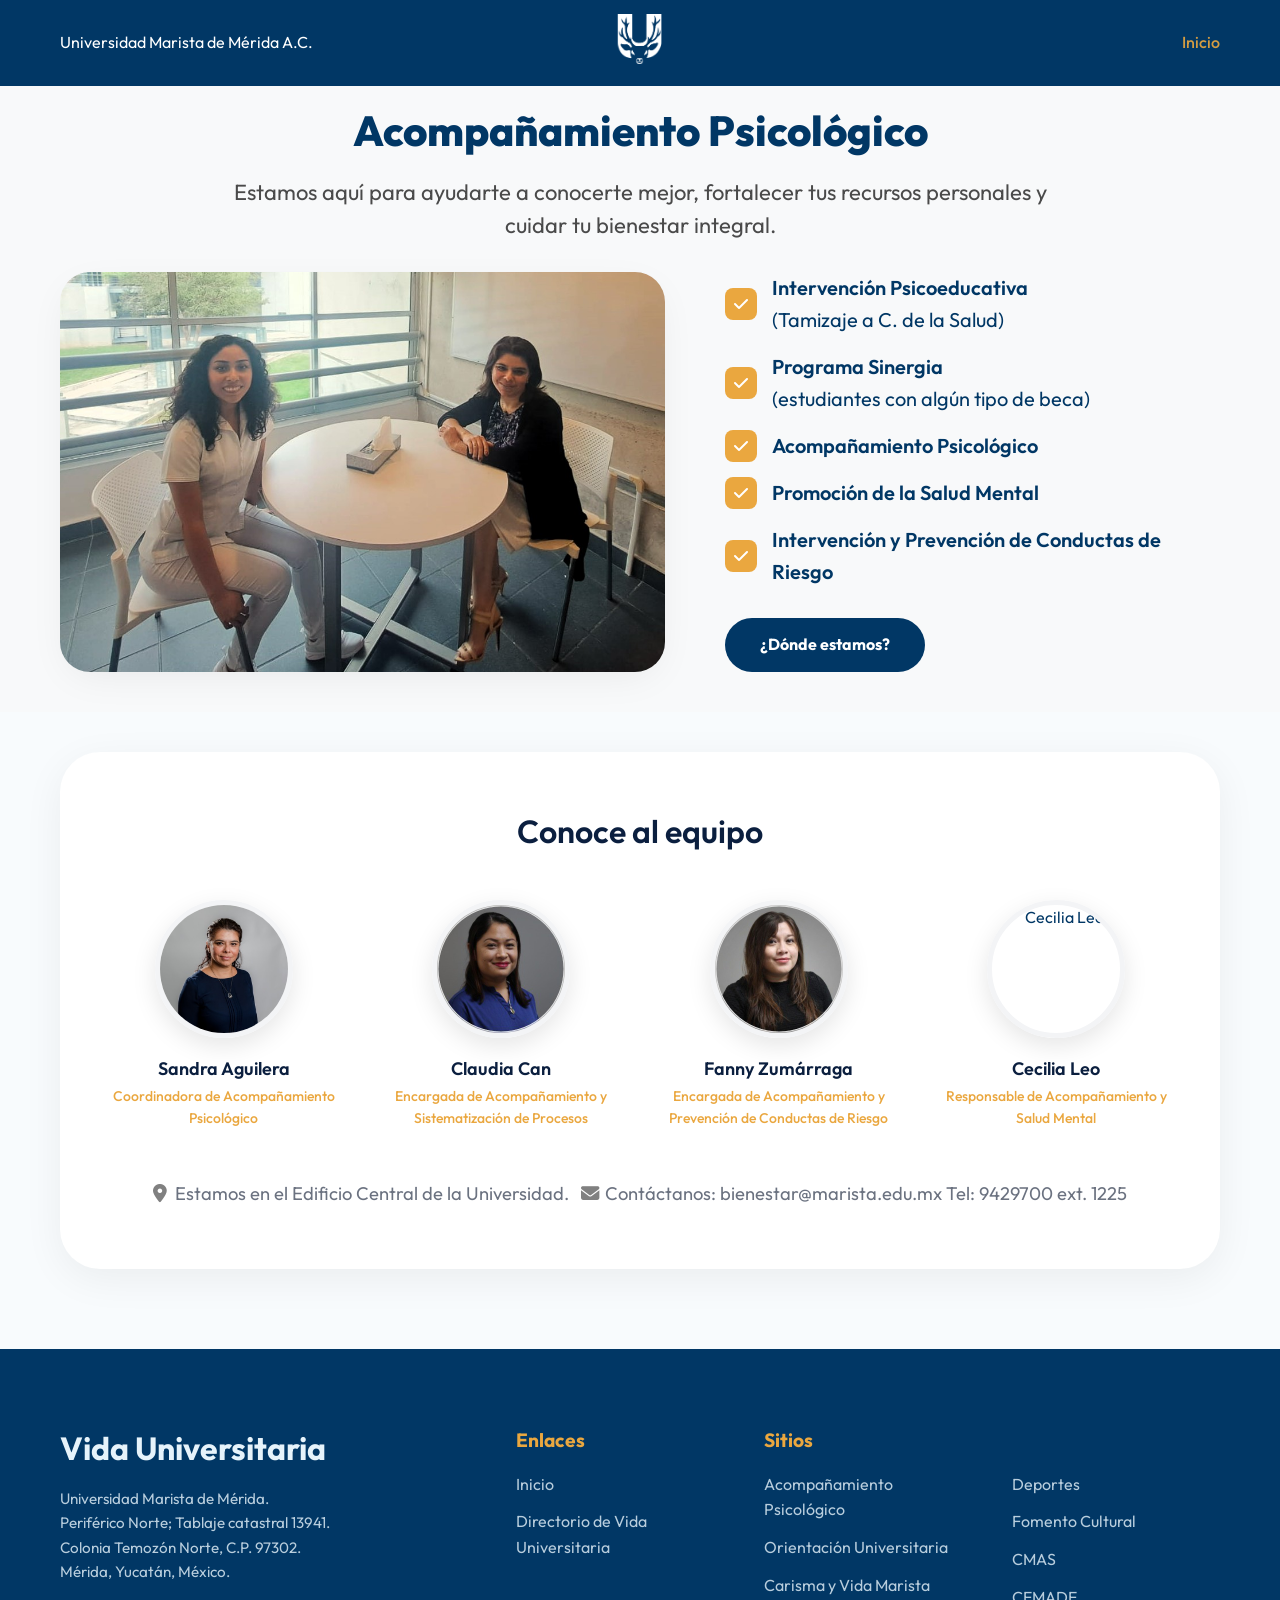
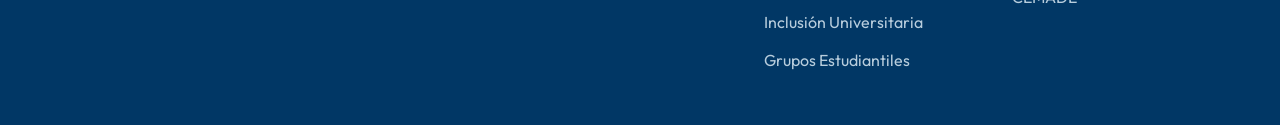
==== acompanamiento-psicologico.html @ d68783b0 "Initial commit: Versión final de Vida Universitaria" ====
<!DOCTYPE html>
<html lang="es">

<head>
  <meta charset="UTF-8">
  <meta name="viewport" content="width=device-width, initial-scale=1.0">
  <title>Acompañamiento Psicológico - Vida Universitaria UMM</title>
  <link href="https://fonts.googleapis.com/css2?family=Outfit:wght@400;500;600;700;800&display=swap" rel="stylesheet">
  <link rel="stylesheet" href="https://cdnjs.cloudflare.com/ajax/libs/font-awesome/6.4.0/css/all.min.css">
  <link rel="stylesheet" href="styles.css">
</head>

<body>

  <header class="navbar" style="background-color: var(--primary); position: relative;">
    <div class="nav-left">
      <span class="logo">Universidad Marista de Mérida A.C.</span>
    </div>
    <div class="nav-center">
      <a href="index.html"><img src="Logo.png" alt="Logo Vida Marista" class="nav-logo-icon"></a>
    </div>
    <div class="nav-right">
      <a href="index.html" style="color: #EAA73F;">Inicio</a>
    </div>
    <div class="mobile-menu-btn" id="mobileMenuBtn">
      <i class="fa-solid fa-bars"></i>
    </div>
  </header>

  <section class="modelo-section">
    <div class="modelo-header">
      <h1 class="modelo-title">Acompañamiento Psicológico</h1>
      <p class="modelo-subtitle">Estamos aquí para ayudarte a conocerte mejor, fortalecer tus recursos personales y
        cuidar tu bienestar integral.</p>
    </div>
    <div class="modelo-container">
      <div class="modelo-img-col">
        <img src="paraAP.jpeg" alt="Acompañamiento Psicológico" class="modelo-img">
      </div>
      <div class="modelo-text-col">
        <div class="modelo-checklist">
          <div class="modelo-check-item">
            <div class="modelo-check-icon"><i class="fa-solid fa-check"></i></div>
            <span class="modelo-check-text">Intervención Psicoeducativa<br><span style="font-weight: 400;">(Tamizaje a
                C. de la Salud)</span></span>
          </div>
          <div class="modelo-check-item">
            <div class="modelo-check-icon"><i class="fa-solid fa-check"></i></div>
            <span class="modelo-check-text">Programa Sinergia<br><span style="font-weight: 400;">(estudiantes con algún
                tipo de beca)</span></span>
          </div>
          <div class="modelo-check-item">
            <div class="modelo-check-icon"><i class="fa-solid fa-check"></i></div>
            <span class="modelo-check-text">Acompañamiento Psicológico</span>
          </div>
          <div class="modelo-check-item">
            <div class="modelo-check-icon"><i class="fa-solid fa-check"></i></div>
            <span class="modelo-check-text">Promoción de la Salud Mental</span>
          </div>
          <div class="modelo-check-item">
            <div class="modelo-check-icon"><i class="fa-solid fa-check"></i></div>
            <span class="modelo-check-text">Intervención y Prevención de Conductas de Riesgo</span>
          </div>
        </div>

        <a href="#equipo" class="modelo-btn">¿Dónde estamos?</a>
      </div>
    </div>
  </section>

  <section class="modelo3-wrapper" id="equipo" style="background-color: #f8fbfd;">
    <div class="container">
      <div class="modelo3-section">
        <div class="modelo3-header">
          <h2 class="modelo3-title">Conoce al equipo</h2>
        </div>
        <div class="modelo3-grid">
          <div class="modelo3-card">
            <img src="Personal/acompañamiento psicologico/1.jpg" class="modelo3-avatar" alt="Sandra Aguilera">
            <h3 class="modelo3-name">Sandra Aguilera</h3>
            <p class="modelo3-role">Coordinadora de Acompañamiento Psicológico</p>
          </div>
          <div class="modelo3-card">
            <img src="Personal/acompañamiento psicologico/2.jpg?v=update" class="modelo3-avatar" alt="Claudia Can">
            <h3 class="modelo3-name">Claudia Can</h3>
            <p class="modelo3-role">Encargada de Acompañamiento y Sistematización de Procesos</p>
          </div>
          <div class="modelo3-card">
            <img src="Personal/acompañamiento psicologico/3.jpg" class="modelo3-avatar" alt="Fanny Zumárraga">
            <h3 class="modelo3-name">Fanny Zumárraga</h3>
            <p class="modelo3-role">Encargada de Acompañamiento y Prevención de Conductas de Riesgo</p>
          </div>
          <div class="modelo3-card">
            <img src="https://ui-avatars.com/api/?name=Cecilia+Leo&background=bfdbfe&color=0b1f3f&size=150"
              class="modelo3-avatar" alt="Cecilia Leo">
            <h3 class="modelo3-name">Cecilia Leo</h3>
            <p class="modelo3-role">Responsable de Acompañamiento y Salud Mental</p>
          </div>
        </div>
        <p class="modelo3-subtitle" style="margin-top: 50px; font-size: 1.15rem;"><i class="fa-solid fa-location-dot"
            style="color: gray; margin-right: 8px;"></i>Estamos en el Edificio Central de la Universidad. <i
            class="fa-solid fa-envelope" style="color: gray; margin-right: 6px; margin-left: 8px;"></i>Contáctanos:
          bienestar@marista.edu.mx Tel: 9429700 ext. 1225</p>
      </div>
    </div>
  </section>

  <footer class="footer">
    <div class="container footer-grid">
      <div class="footer-brand">
        <h2>Vida Universitaria</h2>
        <p>Universidad Marista de Mérida.<br>Periférico Norte; Tablaje catastral 13941.<br>Colonia Temozón Norte, C.P.
          97302.<br>Mérida, Yucatán, México.</p>
      </div>

      <div class="footer-links">
        <h3>Enlaces</h3>
        <ul>
          <li><a href="index.html">Inicio</a></li>
          <li><a href="directorio-vida-universitaria.html">Directorio de Vida Universitaria</a></li>
        </ul>
      </div>

      <div class="footer-links">
        <h3>Sitios</h3>
        <ul>
          <li><a href="acompanamiento-psicologico.html">Acompañamiento Psicológico</a></li>
          <li><a href="orientacion-universitaria.html">Orientación Universitaria</a></li>
          <li><a href="carisma-y-vida-marista.html">Carisma y Vida Marista</a></li>
          <li><a href="inclusion-universitaria.html">Inclusión Universitaria</a></li>
          <li><a href="grupos-estudiantiles.html">Grupos Estudiantiles</a></li>
        </ul>
      </div>

      <div class="footer-links">
        <h3 style="visibility: hidden;">Áreas Extras</h3>
        <ul>
          <li><a href="deportes.html">Deportes</a></li>
          <li><a href="fomento-cultural.html">Fomento Cultural</a></li>
          <li><a href="cmas.html">CMAS</a></li>
          <li><a href="cemade.html">CEMADE</a></li>
        </ul>
      </div>
    </div>
  </footer>

  <script src="script.js"></script>
</body>

</html>
---- styles.css ----
/* ==================================
   CSS VARIABLES & GLOBAL SETTINGS 
=================================== */
:root {
  --primary: #013765;       /* Primario y contenedores (engineering) */
  --primary-dark: #012b50;  
  --primary-hover: #012b50;
  --bg-main: #e6f3fb;       /* Fondo limpio predominante */
  --text-dark: #013765;     /* Texto estándar oscuro para contraste sobre bg-main */
  --text-gray: #013765;     
  --white: #013765;         /* Tarjetas, fondos estadísticos y bloques que usan white antes */
  --white-bg: #e6f3fb;      
  --green: #8b363b;         /* Detalle mínimo red */
  --blue-light: #8b363b;    /* Detalle mínimo red */
  --text-highlight: #e6f3fb; /* Texto principal y de botones */
  --accent-tiny: #eaa73f;    /* Detalles muuuuuy pequeños (checkmarks/borders) */

  --font-main: 'Outfit', sans-serif;
  --radius-sm: 8px;
  --radius-md: 16px;
  --radius-lg: 24px;
  
  --shadow-soft: 0 10px 40px -10px rgba(0,0,0,0.08);
  --shadow-hover: 0 15px 50px -10px rgba(0,0,0,0.12);
  --transition: all 0.3s ease;
}

* {
  margin: 0;
  padding: 0;
  box-sizing: border-box;
}

html { scroll-behavior: smooth; }

body {
  font-family: var(--font-main);
  background-color: var(--bg-main);
  color: var(--text-gray);
  line-height: 1.6;
  overflow-x: hidden;
}

h1, h2, h3, h4 {
  color: var(--text-dark);
  font-weight: 700;
  line-height: 1.2;
}

p {
  margin-bottom: 0;
}

a {
  text-decoration: none;
  color: inherit;
  transition: var(--transition);
}

ul { list-style: none; }

.container {
  max-width: 1200px;
  margin: 0 auto;
  padding: 0 20px;
}

.section-padding { padding: 100px 0; }
.center { text-align: center; }
.mt-3 { margin-top: 1.5rem; }
.mt-4 { margin-top: 2rem; }

.text-primary { color: var(--text-highlight); }
.text-primary-dark { color: var(--primary); } 
.text-green { color: var(--text-highlight); }
.text-blue-light { color: var(--text-highlight); }

/* ==================================
   TYPOGRAPHY
=================================== */
h1 { font-size: 3.5rem; }
h2 { font-size: 2.5rem; margin-bottom: 1rem; }
h3 { font-size: 1.35rem; }

/* ==================================
   BUTTONS
=================================== */
.btn {
  display: inline-block;
  padding: 12px 28px;
  font-family: var(--font-main);
  font-weight: 600;
  font-size: 1rem;
  border: none;
  cursor: pointer;
  transition: var(--transition);
  border-radius: 8px; /* Default */
}

.btn-primary {
  background-color: var(--primary);
  color: var(--text-highlight);
}

.btn-primary:hover {
  background-color: var(--primary-hover);
  transform: translateY(-2px);
  box-shadow: 0 4px 15px rgba(29, 78, 216, 0.4);
}

.btn-outline {
  background-color: transparent;
  color: var(--text-highlight);
  border: 1px solid var(--text-highlight);
}

.btn-outline:hover {
  background-color: var(--text-highlight);
  color: var(--text-dark);
}

.btn-round {
  border-radius: 30px;
}
.btn-wide {
  padding: 14px 40px;
}

.btn-glass {
  background: rgba(255, 255, 255, 0.12);
  backdrop-filter: blur(12px);
  -webkit-backdrop-filter: blur(12px);
  border: 1px solid rgba(255, 255, 255, 0.35);
  color: #ffffff;
  border-radius: 30px;
}

.btn-glass:hover {
  background: rgba(255, 255, 255, 0.22);
  border-color: rgba(255, 255, 255, 0.6);
  transform: translateY(-2px);
  box-shadow: 0 8px 24px rgba(0, 0, 0, 0.15);
}

/* ==================================
   NAVBAR (HEADER)
=================================== */
.navbar {
  position: absolute;
  top: 0;
  left: 0;
  width: 100%;
  padding: 30px 60px;
  display: flex;
  justify-content: space-between;
  align-items: center;
  z-index: 10;
  color: var(--text-highlight);
}

.nav-left, .nav-right {
  display: flex;
  gap: 30px;
}

.nav-center {
  position: absolute;
  left: 50%;
  transform: translateX(-50%);
}

.nav-left a, .nav-right a {
  font-size: 1rem;
  font-weight: 500;
  opacity: 0.9;
}

.nav-left a:hover, .nav-right a:hover {
  opacity: 1;
}

.nav-center .logo {
  font-size: 1.5rem;
  font-weight: 700;
  letter-spacing: 0.5px;
}

.mobile-menu-btn {
  display: none;
  font-size: 1.5rem;
  color: #ffffff;
  cursor: pointer;
}

/* ==================================
   HERO SECTION
=================================== */
.hero {
  position: relative;
  height: 95vh;
  min-height: 600px;
  background: url('46877.jpg') center/cover no-repeat;
  display: flex;
  justify-content: center;
  align-items: center;
  text-align: center;
  color: #ffffff;
}

.hero .overlay {
  position: absolute;
  top: 0; left: 0; right: 0; bottom: 0;
  background: linear-gradient(to bottom, rgba(15,23,42,0.4), rgba(15,23,42,0.7));
}

.hero-content {
  position: relative;
  z-index: 10;
  text-align: center;
  margin-top: 50px;
  color: #ffffff;
}

.hero-content h1 {
  color: #ffffff;
  font-size: 4.5rem;
  margin-bottom: 24px;
}

.hero-content p {
  color: #ffffff;
  font-size: 1.4rem;
  opacity: 1; /* Eliminé opacity para que sea blanco puro fuerte */
  margin-bottom: 70px;
  max-width: 800px;
  margin-inline: auto;
}

.hero-actions {
  display: flex;
  gap: 40px;
  justify-content: center;
}

.hero-actions .btn {
  border-radius: 30px;
  padding: 14px 36px;
  font-size: 1.1rem;
  color: #ffffff !important;
}

/* ==================================
   COMMITMENT SECTION
=================================== */
.commitment-header {
  display: flex;
  justify-content: space-between;
  align-items: flex-end;
  margin-bottom: 25px;
}

.commitment-header h2 {
  color: var(--primary);
  font-size: 2.8rem;
  line-height: 1.2;
}

.commitment-header p {
  color: var(--text-dark);
  opacity: 0.8;
  max-width: 800px; /* Incrementado para forzar una sola línea */
  font-size: 1.3rem;
  text-align: right;
}

.commitment-grid {
  display: grid;
  grid-template-columns: 1fr 1.2fr 0.56fr;
  gap: 30px;
  align-items: stretch;
}

.col-left .img-main {
  width: 100%;
  height: 420px;
  object-fit: cover;
  border-radius: var(--radius-md);
}

.col-center {
  display: flex;
  flex-direction: column;
}

.col-center .btn {
  margin-top: auto;
  align-self: flex-start;
}

.col-center .center-img-wrapper {
  position: relative;
  margin-bottom: 24px;
}

.col-center .img-secondary {
  border-radius: var(--radius-md);
  box-shadow: 0 10px 30px rgba(0,0,0,0.1);
  width: 100%;
  height: 240px;
  object-fit: cover;
}

.col-center .center-desc {
  margin-top: 25px;
}

.floating-badge {
  position: absolute;
  bottom: -20px;
  left: -30px;
  background: var(--white);
  padding: 16px;
  border-radius: var(--radius-md);
  box-shadow: var(--shadow-soft);
  display: flex;
  flex-direction: column;
  align-items: center;
}
.badge-number {
  color: var(--text-highlight);
  font-size: 1.5rem;
  font-weight: 700;
  line-height: 1;
}
.badge-text { font-size: 0.9rem; font-weight: 500; margin-bottom: 8px; color: var(--text-highlight); }
.badge-avatars { display: flex; }
.badge-avatars img {
  width: 32px; height: 32px;
  border-radius: 50%;
  border: 2px solid var(--white);
  margin-left: -10px;
}
.badge-avatars img:first-child { margin-left: 0; }

.center-desc {
  margin-bottom: 24px;
  font-size: 0.95rem;
}

.col-right {
  display: grid;
  grid-template-rows: repeat(4, 1fr);
  gap: 15px;
}

.stat-card {
  background: #ffffff;
  border-radius: var(--radius-md);
  padding: 16px 20px;
  display: flex;
  flex-direction: column;
  justify-content: center;
  align-items: center;
  text-align: center;
  gap: 8px;
  transition: var(--transition);
  box-shadow: 0 10px 25px -5px rgba(0,0,0,0.05); /* Sombra elegante para separar la tarjeta blanca del fondo */
}

.stat-card .stat-num {
  color: #8b363b !important;
}

.stat-card .stat-label {
  color: #013765 !important;
  font-weight: 500;
}
.stat-card:hover {
  transform: translateY(-4px);
  box-shadow: var(--shadow-hover);
}
.stat-num {
  font-size: 1.8rem;
  font-weight: 800;
  line-height: 1;
  margin-bottom: 5px;
}
.stat-label {
  font-weight: 500;
  font-size: 1.1rem;
  color: var(--text-highlight);
}

/* ==================================
   ACADEMIC OFFERINGS
=================================== */
.offerings-container h2 {
  color: var(--primary);
}

.offerings .section-title h2 {
  color: #56c4e2 !important;
}

.offerings-grid {
  display: grid;
  grid-template-columns: repeat(3, 1fr);
  grid-auto-rows: 1fr;
  gap: 35px 25px; /* Más espacio vertical entre filas */
  margin-top: 60px; /* Más espacio bajo el título */
}

.course-card {
  background: var(--primary);
  border-radius: var(--radius-md);
  padding: 20px;
  display: flex;
  align-items: center;
  gap: 15px;
  color: var(--text-highlight);
  transition: var(--transition);
  box-shadow: 0 10px 30px -10px rgba(29, 78, 216, 0.3);
}

.course-card:hover {
  transform: translateY(-5px);
  box-shadow: 0 20px 40px -10px rgba(29, 78, 216, 0.4);
}

.course-icon {
  font-size: 2rem;
  opacity: 0.9;
  color: #ffffff;
}

.course-info h3 {
  color: #EAA73F;
  font-size: 1.15rem;
  margin-bottom: 4px;
}

.navbar .logo {
  color: #ffffff !important;
  font-size: 1rem;
  font-weight: 400;
}

.navbar .nav-logo-icon {
  height: 50px;
  width: auto;
  object-fit: contain;
}

.course-info p {
  color: #ffffff;
  font-size: 0.85rem;
  line-height: 1.4;
  opacity: 0.85;
}

.footer-links h3 {
  color: #EAA73F !important;
}

/* ==================================
   ADMISSION PROCESS
=================================== */
.admission-grid {
  display: grid;
  grid-template-columns: 1fr 1fr;
  gap: 60px;
  align-items: center;
  margin-top: 50px;
}

.adm-img img {
  width: 100%;
  border-radius: var(--radius-md);
  box-shadow: var(--shadow-soft);
}

.adm-steps {
  display: flex;
  flex-direction: column;
  gap: 20px;
}

.step {
  display: flex;
  align-items: center;
  gap: 20px;
}

.step-check {
  width: 36px;
  height: 36px;
  background: var(--accent-tiny);
  color: var(--primary);
  border-radius: 50%;
  display: flex;
  justify-content: center;
  align-items: center;
  font-size: 0.9rem;
  flex-shrink: 0;
}

.step-text {
  font-weight: 600;
  color: var(--text-dark);
  font-size: 1.1rem;
}

/* ==================================
   TESTIMONIALS
=================================== */
.testimonials {
  background: var(--primary);
  color: var(--text-highlight);
}

.testimonials h2 { color: var(--text-highlight); }
.test-subtitle { opacity: 0.9; margin-bottom: 50px; }

.carousel {
  position: relative;
  max-width: 800px;
  margin: 0 auto;
  display: flex;
  justify-content: space-between;
  align-items: center;
}

.carousel-btn {
  background: transparent;
  color: var(--text-highlight);
  border: none;
  font-size: 1.5rem;
  cursor: pointer;
  padding: 10px;
  transition: var(--transition);
}
.carousel-btn:hover {
  transform: scale(1.2);
}

.carousel-content {
  text-align: center;
  flex: 1;
}

.avatar-wrapper {
  margin-bottom: 20px;
}
.test-avatar {
  width: 90px;
  height: 90px;
  border-radius: 50%;
  border: 3px solid rgba(255,255,255,0.3);
  object-fit: cover;
}

.test-name {
  color: var(--text-highlight);
  font-size: 1.3rem;
  margin-bottom: 4px;
}
.test-role {
  font-size: 0.9rem;
  opacity: 0.8;
  margin-bottom: 20px;
}
.test-quote {
  font-size: 1.15rem;
  font-weight: 300;
  line-height: 1.6;
}

/* ==================================
   BLOG SECTION
=================================== */
.blog-header {
  display: flex;
  justify-content: space-between;
  align-items: center;
  margin-bottom: 50px;
}

.blog-header-right {
  display: flex;
  align-items: center;
  gap: 30px;
}

.blog-grid {
  display: grid;
  grid-template-columns: repeat(3, 1fr);
  gap: 30px;
}

.blog-card {
  background: var(--white);
  border-radius: var(--radius-md);
  overflow: hidden;
  box-shadow: var(--shadow-soft);
  transition: var(--transition);
}
.blog-card:hover {
  transform: translateY(-5px);
  box-shadow: var(--shadow-hover);
}

.blog-img {
  width: 100%;
  height: 220px;
  object-fit: cover;
}

.blog-content {
  padding: 30px;
  text-align: left;
  color: var(--text-highlight);
}

.blog-tag {
  display: inline-block;
  background: var(--green);
  color: var(--text-highlight);
  padding: 6px 16px;
  border-radius: 20px;
  font-size: 0.85rem;
  font-weight: 500;
  margin-bottom: 15px;
}

.blog-date {
  font-size: 0.85rem;
  font-weight: 600;
  color: var(--text-highlight);
  margin-bottom: 10px;
}

.blog-card-title {
  color: var(--primary);
  font-size: 1.25rem;
  margin-bottom: 15px;
}

/* ==================================
   CTA SECTION
=================================== */
.cta h2 { color: var(--primary); }
.cta-subtitle { margin-bottom: 30px; }

/* ==================================
   FOOTER
=================================== */
.footer {
  background: var(--primary);
  color: var(--text-highlight);
  padding: 80px 0 40px;
}

.footer-grid {
  display: grid;
  grid-template-columns: 2fr 1fr 1fr 1fr;
  gap: 40px;
}

.footer-brand h2 {
  color: var(--text-highlight);
  font-size: 2rem;
  margin-bottom: 20px;
}

.footer-brand p {
  opacity: 0.8;
  font-size: 0.95rem;
}

.footer-links h3 {
  color: var(--text-highlight);
  font-size: 1.2rem;
  margin-bottom: 20px;
}

.footer-links ul li {
  margin-bottom: 12px;
}

.footer-links ul li a {
  opacity: 0.8;
}

.footer-links ul li a:hover {
  opacity: 1;
  padding-left: 5px;
}

/* ==================================
   MEDIA QUERIES (RESPONSIVE)
=================================== */
@media (max-width: 1024px) {
  .commitment-grid {
    grid-template-columns: 1fr 1fr;
  }
  .col-right {
    grid-column: 1 / -1;
    grid-template-columns: repeat(4, 1fr);
    grid-template-rows: 1fr;
  }
  .floating-badge {
    left: 20px;
  }
  .offerings-grid {
    grid-template-columns: repeat(2, 1fr);
  }
  .blog-grid {
    grid-template-columns: repeat(2, 1fr);
  }
  .footer-grid {
    grid-template-columns: 1fr 1fr;
  }
}

@media (max-width: 768px) {
  .navbar { padding: 20px; }
  .nav-left, .nav-right { display: none; }
  .nav-center { margin-right: auto; }
  .mobile-menu-btn { display: block; }
  
  h1 { font-size: 2.5rem; }
  h2 { font-size: 2rem; }
  
  .commitment-header {
    flex-direction: column;
    align-items: flex-start;
    gap: 15px;
  }
  .commitment-header p { text-align: left; }
  .commitment-grid { grid-template-columns: 1fr; }
  .col-right { grid-template-columns: repeat(2, 1fr); grid-template-rows: repeat(2, 1fr); }
  
  .offerings-grid { grid-template-columns: 1fr; }
  .admission-grid { grid-template-columns: 1fr; }
  
  .blog-header {
    flex-direction: column;
    align-items: flex-start;
    gap: 20px;
  }
  .blog-header-right { flex-direction: column; align-items: flex-start;}
  
  .blog-grid { grid-template-columns: 1fr; }
  .footer-grid { grid-template-columns: 1fr; }
}

/* ==================================
   MODELO 1 SECTION
=================================== */
.modelo-section {
  background-color: #F8F9FA;
  padding: 20px 0 40px;
}

.modelo-container {
  display: flex;
  flex-direction: row;
  align-items: stretch;
  max-width: 1200px;
  margin: 0 auto;
  gap: 60px;
  padding: 0 20px;
}

.modelo-img-col {
  width: 55%;
  position: relative;
  min-height: 0;
}

.modelo-img {
  position: absolute;
  top: 0;
  left: 0;
  width: 100%;
  height: 100%;
  object-fit: cover;
  border-radius: 30px;
  box-shadow: var(--shadow-soft);
}

.modelo-text-col {
  width: 45%;
  display: flex;
  flex-direction: column;
}

.modelo-header {
  text-align: center;
  max-width: 900px;
  margin: 0 auto 30px;
  padding: 0 20px;
}

.modelo-title {
  color: #013765;
  font-size: 42px;
  font-weight: 800;
  line-height: 1.2;
  margin-bottom: 20px;
  font-family: var(--font-main);
}

.modelo-subtitle {
  color: #4A4A4A;
  font-size: 22px;
  font-weight: 400;
  line-height: 1.5;
  margin-bottom: 0px;
}

.modelo-checklist {
  display: flex;
  flex-direction: column;
  gap: 15px;
  margin-bottom: 30px;
}

.modelo-checklist-2col {
  display: grid;
  grid-template-columns: 1fr 1fr;
  gap: 15px 20px;
  margin-bottom: 30px;
}

.modelo-checklist-3col {
  display: grid;
  grid-template-columns: 1fr 1fr 1fr;
  gap: 12px 15px;
  margin-bottom: 30px;
}

.modelo-checklist-3col .modelo-check-icon {
  width: 24px;
  height: 24px;
  font-size: 12px;
}
.modelo-check-item {
  display: flex;
  align-items: center;
  gap: 15px;
}

.modelo-check-icon {
  width: 32px;
  height: 32px;
  background-color: #EAA73F;
  border-radius: 8px;
  display: flex;
  justify-content: center;
  align-items: center;
  color: #FFFFFF;
  font-size: 16px;
  flex-shrink: 0;
}

.modelo-check-text {
  color: #013765;
  font-size: 20px;
  font-weight: 600;
}

.modelo-btn {
  background-color: #013765;
  color: #FFFFFF;
  font-weight: 700;
  font-size: 16px;
  border-radius: 50px;
  padding: 14px 35px;
  border: none;
  cursor: pointer;
  align-self: flex-start;
  transition: all 0.3s ease;
  display: inline-block;
  text-decoration: none;
}

.modelo-btn:hover {
  background-color: #012b50;
  color: #FFFFFF;
  transform: translateY(-2px);
  box-shadow: 0 4px 15px rgba(1, 55, 101, 0.4);
}

@media (max-width: 992px) {
  .modelo-container {
    flex-direction: column;
  }
  .modelo-img-col, .modelo-text-col {
    width: 100%;
  }
  .modelo-title {
    font-size: 32px;
  }
}

/* ===================================
   MODELO 2 SECTION
=================================== */
.modelo2-section {
  background-color: #F8F9FA;
  padding: 40px 20px 85px;
}

.modelo2-container {
  max-width: 1200px;
  margin: 0 auto;
}

.modelo2-header {
  display: flex;
  justify-content: space-between;
  align-items: flex-start;
  margin-bottom: 60px;
  gap: 40px;
}

.modelo2-header-left {
  width: 45%;
}

.modelo2-header-right {
  width: 50%;
  display: flex;
  flex-direction: column;
  align-items: flex-start;
}

.modelo2-title {
  color: #013765;
  font-size: 48px;
  font-weight: 700;
  line-height: 1.2;
  margin: 0;
}

.modelo2-subtitle {
  color: #555555;
  font-size: 18px;
  line-height: 1.6;
  margin-bottom: 30px;
}

.modelo2-btn {
  background-color: #013765;
  color: #FFFFFF;
  padding: 15px 40px;
  border-radius: 50px;
  text-decoration: none;
  font-weight: 600;
  font-size: 16px;
  display: inline-block;
  transition: all 0.3s ease;
}

.modelo2-btn:hover {
  background-color: #EAA73F;
  color: #FFFFFF;
  transform: translateY(-2px);
}

.modelo2-grid {
  display: grid;
  grid-template-columns: repeat(3, 1fr);
  gap: 30px;
}

.modelo2-card {
  background-color: #FFFFFF;
  border-radius: 40px;
  box-shadow: var(--shadow-soft);
  overflow: hidden;
  display: flex;
  flex-direction: column;
  transition: transform 0.3s ease;
}

.modelo2-card:hover {
  transform: translateY(-5px);
}

.modelo2-card-img-wrapper {
  width: 100%;
  position: relative;
}

.modelo2-card-img {
  width: 100%;
  aspect-ratio: 16/10;
  object-fit: cover;
}

.modelo2-tag {
  background-color: #013765;
  color: #FFFFFF;
  padding: 8px 24px;
  border-radius: 20px;
  font-size: 14px;
  font-weight: 600;
  display: inline-block;
  position: absolute;
  bottom: -15px;
  left: 50%;
  transform: translateX(-50%);
  z-index: 2;
  white-space: nowrap;
}

.modelo2-card-content {
  padding: 20px 30px 40px;
  display: flex;
  flex-direction: column;
  flex-grow: 1;
}

.modelo2-card-date {
  color: #111111;
  font-size: 14px;
  font-weight: 700;
  margin-bottom: 10px;
}

.modelo2-card-title {
  color: #013765;
  font-size: 22px;
  font-weight: 700;
  line-height: 1.3;
  margin-bottom: 15px;
}

.modelo2-card-excerpt {
  color: #555555;
  font-size: 16px;
  line-height: 1.5;
  margin-bottom: 0;
}

@media (max-width: 992px) {
  .modelo2-header {
    flex-direction: column;
  }
  .modelo2-header-left, .modelo2-header-right {
    width: 100%;
  }
  .modelo2-grid {
    grid-template-columns: repeat(2, 1fr);
  }
}

@media (max-width: 768px) {
  .modelo2-grid {
    grid-template-columns: 1fr;
  }
}

/* MODELO 3 - Seccion de Equipo */
.modelo3-wrapper {
  padding: 40px 0 80px 0;
}

.modelo3-section {
  padding: 60px 40px;
  background: #ffffff;
  border-radius: 40px;
  text-align: center;
  box-shadow: 0 10px 40px rgba(0,0,0,0.06);
}

.modelo3-header {
  margin-bottom: 50px;
}

.modelo3-title {
  font-family: 'Outfit', sans-serif;
  color: #0b1f3f;
  font-size: 32px;
  font-weight: 600;
  margin-bottom: 15px;
}

.modelo3-subtitle {
  color: #6b7280;
  font-size: 16px;
  font-weight: 400;
}

.modelo3-grid {
  display: flex;
  justify-content: space-around;
  flex-wrap: wrap;
  gap: 30px;
}

.modelo3-card {
  display: flex;
  flex-direction: column;
  align-items: center;
  text-align: center;
  flex: 1;
  min-width: 160px;
}

.modelo3-avatar {
  width: 138px;
  height: 138px;
  border-radius: 50%;
  object-fit: cover;
  border: 5px solid #f3f4f6;
  box-shadow: 0 8px 25px rgba(0,0,0,0.1);
  margin-bottom: 20px;
  transition: transform 0.3s ease;
}

.modelo3-card:hover .modelo3-avatar {
  transform: translateY(-5px);
}

.modelo3-name {
  color: #0b1f3f;
  font-weight: 600;
  font-size: 18px;
  margin-bottom: 5px;
}

.modelo3-role {
  color: #EAA73F;
  font-size: 14px;
  font-weight: 500;
}

@media (max-width: 768px) {
  .modelo3-section {
    padding: 40px 20px;
  }
}

/* ==================================
   DIRECTORIO (SECCION CENTRAL)
=================================== */
.dir-section {
  padding: 60px 20px;
  max-width: 1300px;
  margin: 0 auto;
}

.dir-general-wrapper {
  position: relative;
  width: 160px;
  height: 160px;
  margin: 0 auto 20px auto;
  border-radius: 50%;
  padding: 8px;
  background: white;
  outline: 4px solid var(--primary-dark);
}
.dir-general-img {
  width: 100%;
  height: 100%;
  border-radius: 50%;
  object-fit: cover;
}
.dir-general-badge {
  position: absolute;
  bottom: -12px;
  left: 50%;
  transform: translateX(-50%);
  background: var(--primary-dark);
  color: white;
  font-size: 0.70rem;
  font-weight: 700;
  letter-spacing: 1px;
  padding: 6px 16px;
  border-radius: 12px;
  white-space: nowrap;
}
.dir-general-info {
  text-align: center;
  margin-bottom: 35px;
}
.dir-general-name {
  color: #1e293b;
  font-size: 1.5rem;
  font-weight: 800;
  margin-bottom: 5px;
}
.dir-general-role {
  color: #94a3b8;
  font-size: 0.95rem;
  font-style: italic;
  font-weight: 400;
}

/* Header de Seccion */
.dir-section-header {
  display: flex;
  align-items: center;
  gap: 15px;
  margin-bottom: 30px;
}
.dir-section-title {
  color: var(--section-color);
  font-size: 1.15rem;
  font-weight: 700;
  margin: 0;
  white-space: nowrap;
}
.dir-section-line {
  flex: 1;
  height: 2px;
  background: linear-gradient(to right, var(--section-color), transparent);
  opacity: 0.2;
}

/* Grids */
.dir-grid {
  display: flex;
  justify-content: center;
  flex-wrap: wrap;
  gap: 30px;
  margin-bottom: 60px;
}
.dir-grid-sm {
  gap: 20px;
  margin-bottom: 0;
}

/* Person Component */
.dir-person {
  display: flex;
  flex-direction: column;
  align-items: center;
  text-align: center;
  width: 170px;
}
.dir-avatar-wrapper {
  width: 115px;
  height: 115px;
  border-radius: 50%;
  padding: 4px;
  background: white;
  outline: 3px solid var(--ring-color);
  margin-bottom: 15px;
  box-shadow: 0 4px 10px rgba(0,0,0,0.05);
}
.dir-avatar {
  width: 100%;
  height: 100%;
  border-radius: 50%;
  object-fit: cover;
}
.dir-name {
  color: #013765;
  font-size: 0.95rem;
  font-weight: 700;
  margin-bottom: 3px;
  line-height: 1.2;
}
.dir-role {
  color: #94a3b8;
  font-size: 0.75rem;
  font-weight: 500;
  line-height: 1.25;
}

/* Cards (White Backgrounds) */
.dir-card-row {
  display: flex;
  justify-content: center;
  gap: 30px;
  margin-bottom: 30px;
  flex-wrap: wrap;
}
.dir-white-card {
  background: #ffffff;
  border-radius: 20px;
  padding: 20px 20px;
  flex: 1;
  min-width: 300px;
  box-shadow: 0 6px 20px rgba(0,0,0,0.04);
}
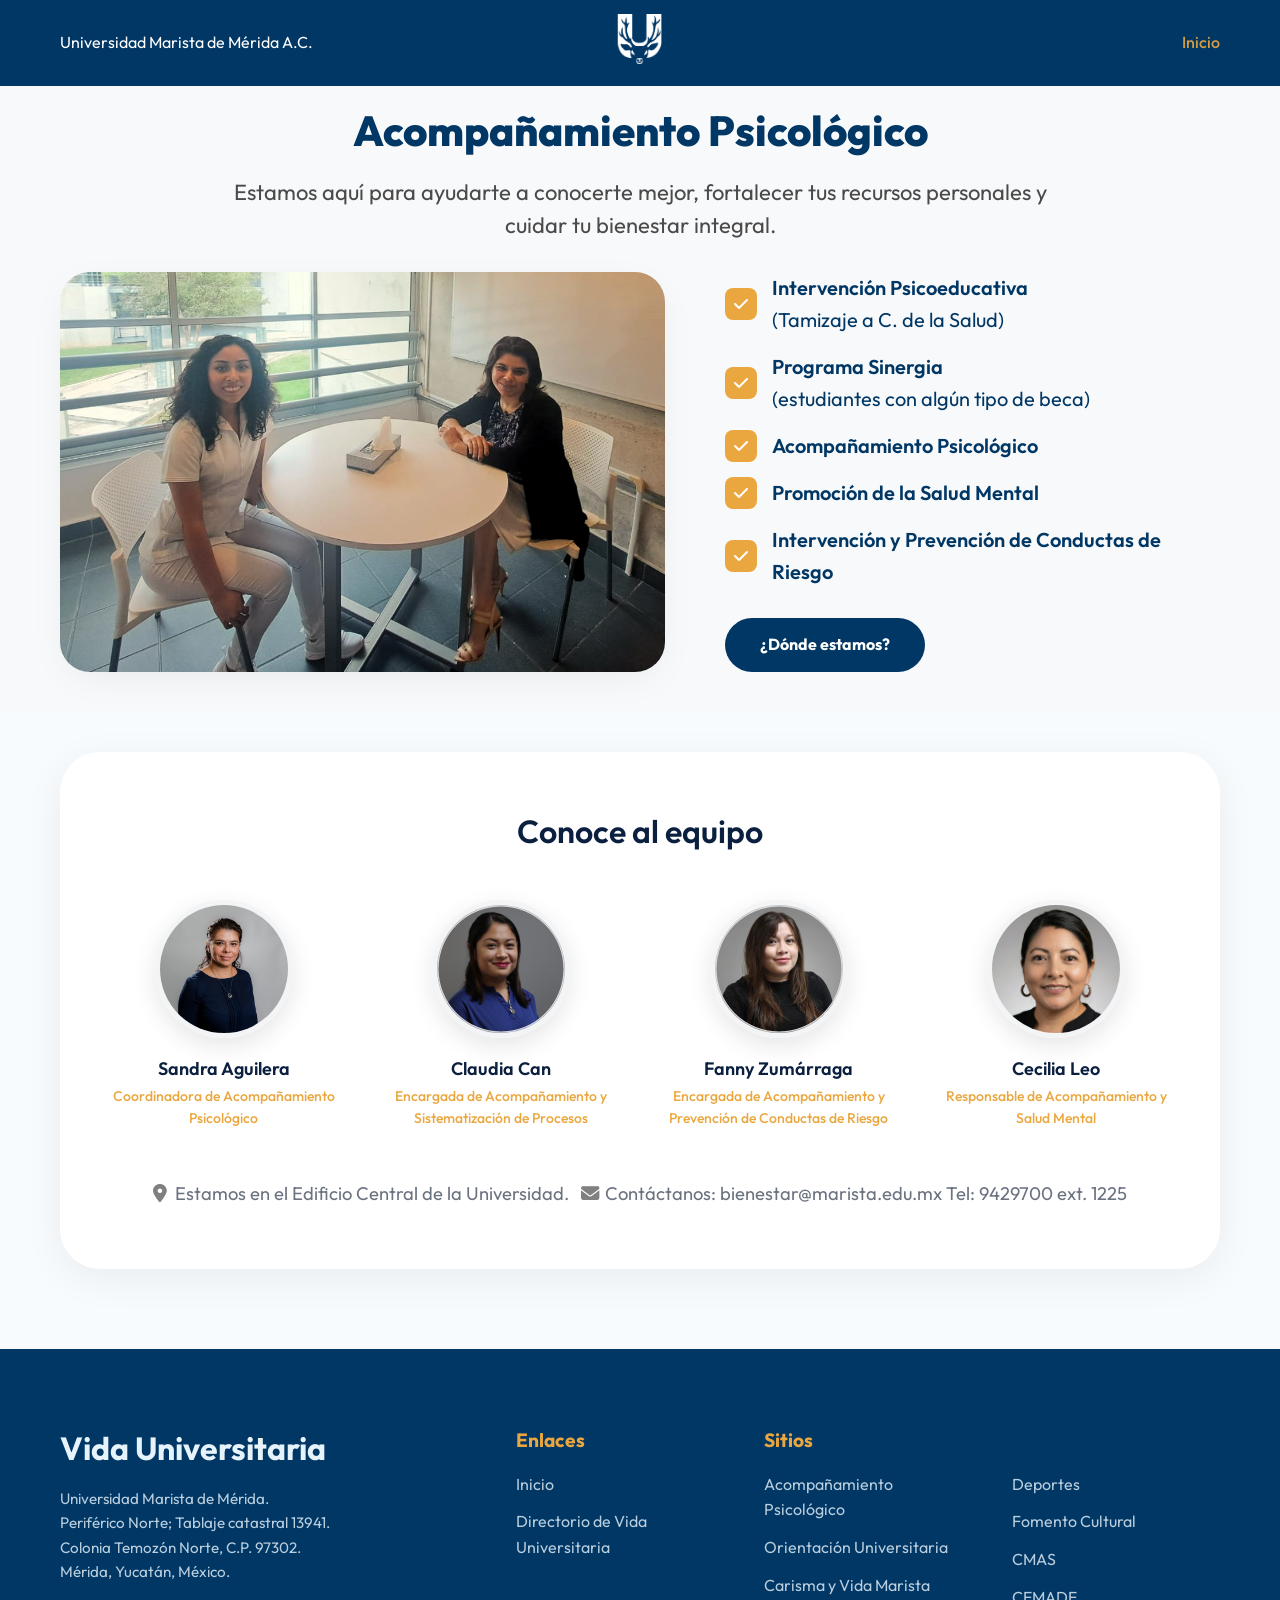
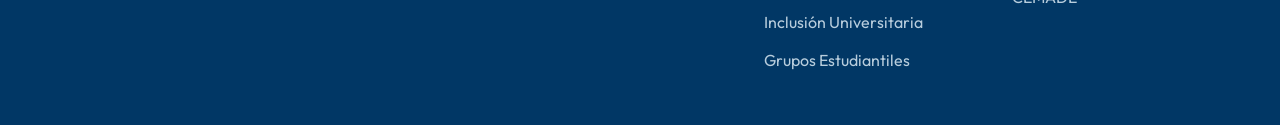
==== commit 44ad18a6: "Update Fomento layout, CMAS bullets, GE styling, and team photos" ====
--- a/acompanamiento-psicologico.html
+++ b/acompanamiento-psicologico.html
@@ -91,14 +91,14 @@
             <p class="modelo3-role">Encargada de Acompañamiento y Prevención de Conductas de Riesgo</p>
           </div>
           <div class="modelo3-card">
-            <img src="https://ui-avatars.com/api/?name=Cecilia+Leo&background=bfdbfe&color=0b1f3f&size=150"
+            <img src="Personal/acompañamiento psicologico/4.png"
               class="modelo3-avatar" alt="Cecilia Leo">
             <h3 class="modelo3-name">Cecilia Leo</h3>
             <p class="modelo3-role">Responsable de Acompañamiento y Salud Mental</p>
           </div>
         </div>
         <p class="modelo3-subtitle" style="margin-top: 50px; font-size: 1.15rem;"><i class="fa-solid fa-location-dot"
-            style="color: gray; margin-right: 8px;"></i>Estamos en el Edificio Central de la Universidad. <i
+            style="color: gray; margin-right: 8px;"></i>Estamos en el Edificio Central de la Universidad. <br class="contact-break"><i
             class="fa-solid fa-envelope" style="color: gray; margin-right: 6px; margin-left: 8px;"></i>Contáctanos:
           bienestar@marista.edu.mx Tel: 9429700 ext. 1225</p>
       </div>
@@ -145,6 +145,27 @@
   </footer>
 
   <script src="script.js"></script>
+
+  <!-- Mobile Menu Overlay -->
+  <div class="mobile-menu-overlay" id="mobileMenuOverlay">
+    <div class="mobile-menu-close" id="mobileMenuClose">
+      <i class="fa-solid fa-xmark"></i>
+    </div>
+    <div class="mobile-menu-content">
+      <a href="index.html">Inicio</a>
+      <a href="directorio-vida-universitaria.html">Directorio de Vida Universitaria</a>
+      <a href="acompanamiento-psicologico.html">Acompañamiento Psicológico</a>
+      <a href="orientacion-universitaria.html">Orientación Universitaria</a>
+      <a href="carisma-y-vida-marista.html">Carisma y Vida Marista</a>
+      <a href="inclusion-universitaria.html">Inclusión Universitaria</a>
+      <a href="grupos-estudiantiles.html">Grupos Estudiantiles</a>
+      <a href="deportes.html">Deportes</a>
+      <a href="fomento-cultural.html">Fomento Cultural</a>
+      <a href="cmas.html">CMAS</a>
+      <a href="cemade.html">CEMADE</a>
+    </div>
+  </div>
+
 </body>
 
 </html>
--- a/styles.css
+++ b/styles.css
@@ -731,6 +731,23 @@
   h1 { font-size: 2.5rem; }
   h2 { font-size: 2rem; }
   
+  .hero-content h1 {
+    font-size: 2.8rem;
+    line-height: 1.1;
+  }
+  
+  .hero-content p {
+    font-size: 1.1rem;
+    padding: 0 15px;
+    margin-bottom: 40px;
+  }
+
+  .hero-actions {
+    flex-direction: column;
+    gap: 15px;
+    padding: 0 20px;
+  }
+  
   .commitment-header {
     flex-direction: column;
     align-items: flex-start;
@@ -896,7 +913,14 @@
   .modelo-container {
     flex-direction: column;
   }
-  .modelo-img-col, .modelo-text-col {
+  .modelo-container > div {
+    width: 100% !important;
+  }
+  .modelo-img-col {
+    width: 100%;
+    aspect-ratio: 16/9;
+  }
+  .modelo-text-col {
     width: 100%;
   }
   .modelo-title {
@@ -1289,3 +1313,77 @@
   box-shadow: 0 6px 20px rgba(0,0,0,0.04);
 }
 
+/* ==================================
+   MOBILE MENU OVERLAY
+=================================== */
+.mobile-menu-overlay {
+  position: fixed;
+  top: 0;
+  left: 0;
+  width: 100%;
+  height: 100%;
+  background: var(--primary);
+  z-index: 1000;
+  display: flex;
+  flex-direction: column;
+  padding: 80px 30px;
+  transform: translateX(100%);
+  transition: transform 0.3s ease;
+  overflow-y: auto;
+}
+
+.mobile-menu-overlay.active {
+  transform: translateX(0);
+}
+
+.mobile-menu-close {
+  position: absolute;
+  top: 30px;
+  right: 30px;
+  font-size: 2rem;
+  color: #EAA73F;
+  cursor: pointer;
+}
+
+.mobile-menu-content a {
+  display: block;
+  font-size: 1.5rem;
+  color: #fff;
+  margin-bottom: 20px;
+  font-weight: 600;
+  text-decoration: none;
+}
+
+.mobile-menu-content a:hover {
+  color: #EAA73F;
+}
+
+/* ==================================
+   MOBILE TWEAKS FOR TICKETS
+=================================== */
+.contact-break { display: none; }
+
+@media (max-width: 768px) {
+  /* CMAS fix */
+  .modelo-checklist-2col {
+    grid-template-columns: 1fr;
+  }
+  
+  /* Footer extra items fix */
+  .footer-links h3[style*="visibility: hidden"] {
+    display: none !important;
+  }
+  .footer-grid {
+    gap: 20px;
+  }
+  .footer-grid > .footer-links:nth-child(4) {
+    margin-top: -20px;
+  }
+
+  /* Contact two lines fix */
+  .contact-break { display: block; margin-bottom: 5px; }
+  .modelo3-subtitle .fa-envelope {
+    margin-left: 0 !important;
+  }
+}
+
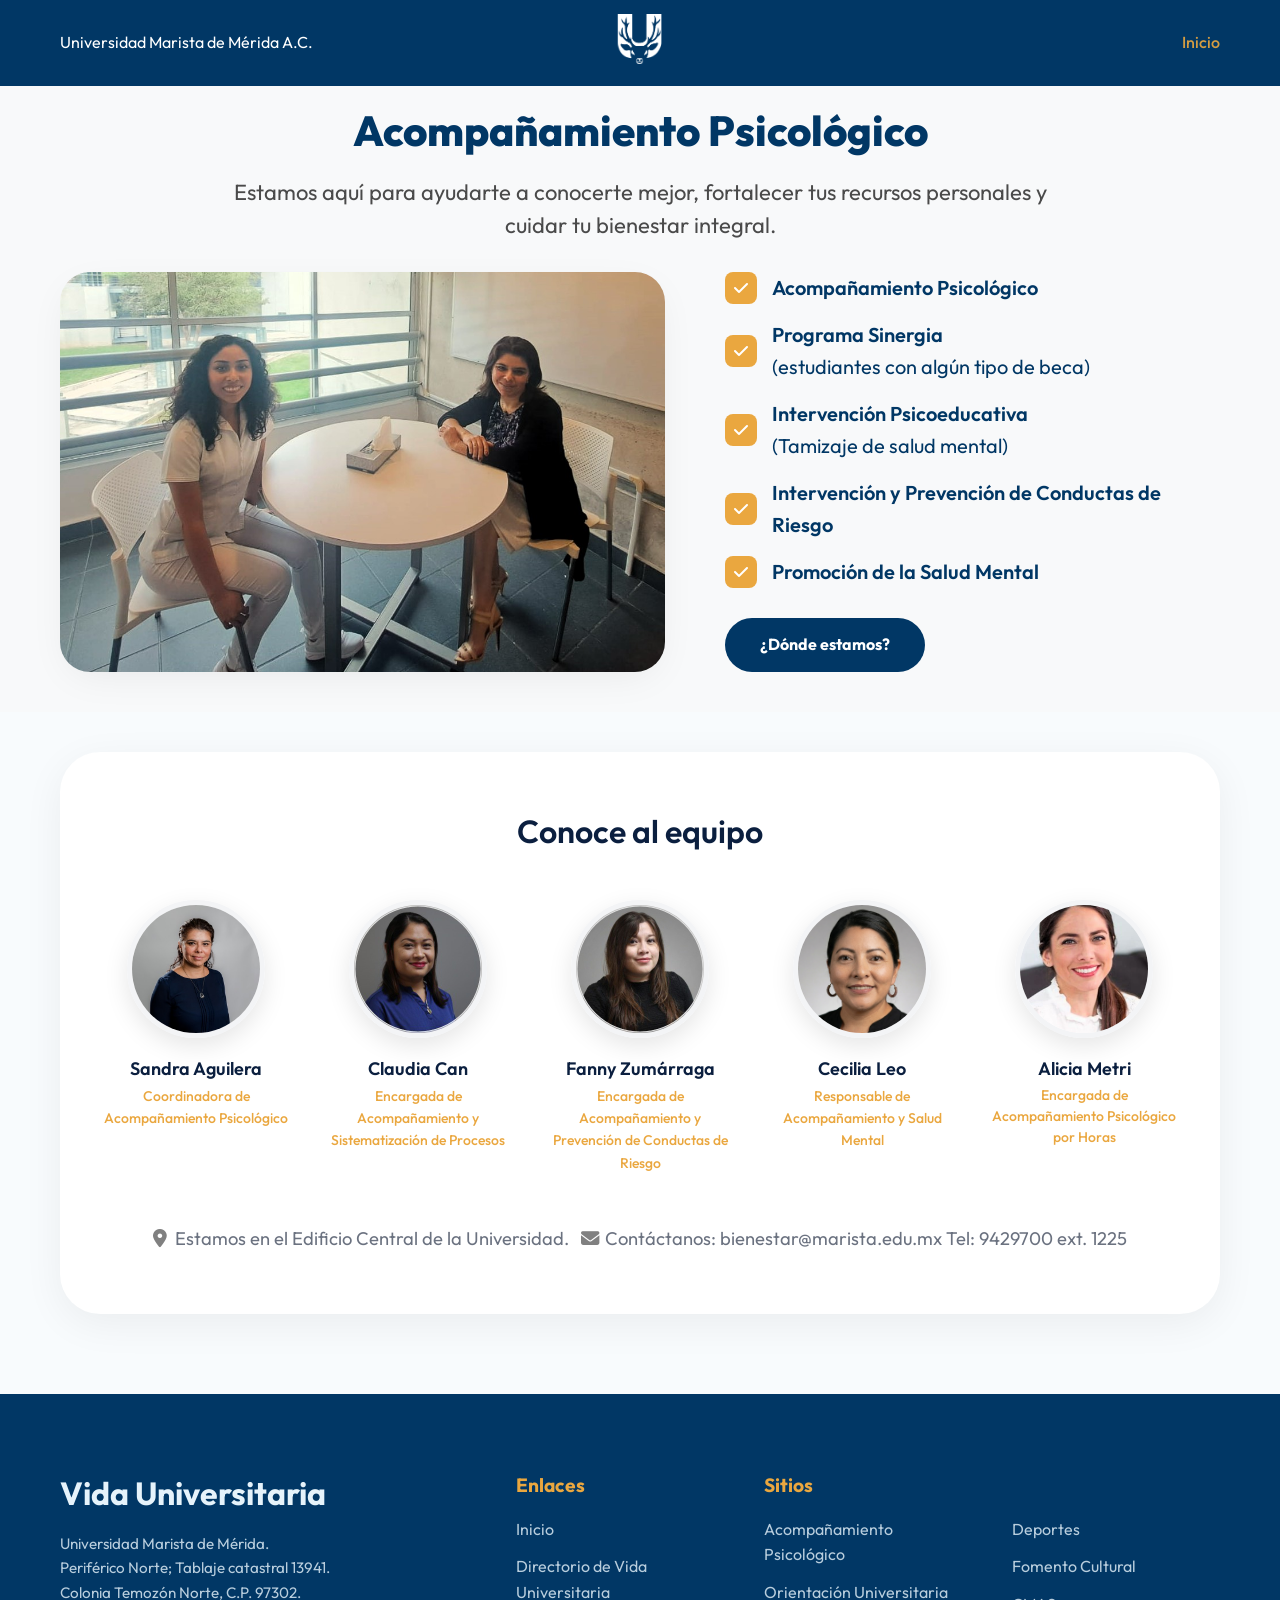
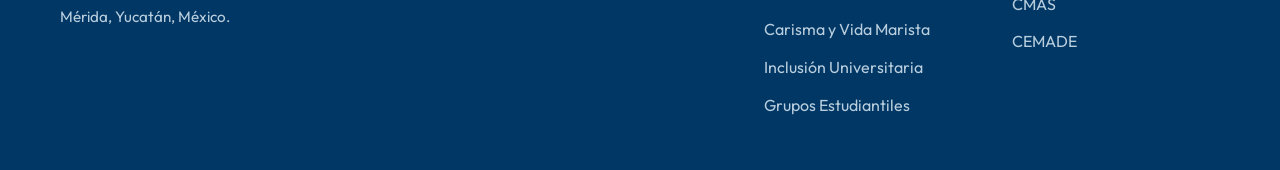
==== commit 0bcb526e: "Actualizacion de layout Carisma y Vida Marista, nuevos integrantes (Hno. Eduardo y Alicia Metri) y a" ====
--- a/acompanamiento-psicologico.html
+++ b/acompanamiento-psicologico.html
@@ -41,8 +41,7 @@
         <div class="modelo-checklist">
           <div class="modelo-check-item">
             <div class="modelo-check-icon"><i class="fa-solid fa-check"></i></div>
-            <span class="modelo-check-text">Intervención Psicoeducativa<br><span style="font-weight: 400;">(Tamizaje a
-                C. de la Salud)</span></span>
+            <span class="modelo-check-text">Acompañamiento Psicológico</span>
           </div>
           <div class="modelo-check-item">
             <div class="modelo-check-icon"><i class="fa-solid fa-check"></i></div>
@@ -51,15 +50,15 @@
           </div>
           <div class="modelo-check-item">
             <div class="modelo-check-icon"><i class="fa-solid fa-check"></i></div>
-            <span class="modelo-check-text">Acompañamiento Psicológico</span>
+            <span class="modelo-check-text">Intervención Psicoeducativa<br><span style="font-weight: 400;">(Tamizaje de salud mental)</span></span>
+          </div>
+          <div class="modelo-check-item">
+            <div class="modelo-check-icon"><i class="fa-solid fa-check"></i></div>
+            <span class="modelo-check-text">Intervención y Prevención de Conductas de Riesgo</span>
           </div>
           <div class="modelo-check-item">
             <div class="modelo-check-icon"><i class="fa-solid fa-check"></i></div>
             <span class="modelo-check-text">Promoción de la Salud Mental</span>
-          </div>
-          <div class="modelo-check-item">
-            <div class="modelo-check-icon"><i class="fa-solid fa-check"></i></div>
-            <span class="modelo-check-text">Intervención y Prevención de Conductas de Riesgo</span>
           </div>
         </div>
 
@@ -95,6 +94,11 @@
               class="modelo3-avatar" alt="Cecilia Leo">
             <h3 class="modelo3-name">Cecilia Leo</h3>
             <p class="modelo3-role">Responsable de Acompañamiento y Salud Mental</p>
+          </div>
+          <div class="modelo3-card">
+            <img src="Personal/acompañamiento psicologico/5.jpeg" class="modelo3-avatar" alt="Alicia Metri">
+            <h3 class="modelo3-name">Alicia Metri</h3>
+            <p class="modelo3-role" style="line-height: 1.5;">Encargada de Acompañamiento Psicológico por Horas</p>
           </div>
         </div>
         <p class="modelo3-subtitle" style="margin-top: 50px; font-size: 1.15rem;"><i class="fa-solid fa-location-dot"
--- a/styles.css
+++ b/styles.css
@@ -912,6 +912,7 @@
 @media (max-width: 992px) {
   .modelo-container {
     flex-direction: column;
+    gap: 30px !important;
   }
   .modelo-container > div {
     width: 100% !important;
@@ -925,6 +926,35 @@
   }
   .modelo-title {
     font-size: 32px;
+  }
+}
+
+@media (max-width: 768px) {
+  /* Fix grupos estudiantiles: image col with inline position:relative img */
+  .modelo-img-col {
+    aspect-ratio: unset !important;
+    height: auto !important;
+    min-height: 0 !important;
+  }
+  .modelo-img-col .modelo-img {
+    position: relative !important;
+    width: 100% !important;
+    height: auto !important;
+  }
+  .modelo-container {
+    gap: 20px !important;
+  }
+  .modelo-img-col .modelo-btn {
+    margin-top: 20px;
+  }
+  .modelo-checklist {
+    gap: 18px;
+  }
+  .modelo-check-text {
+    font-size: 16px !important;
+  }
+  .modelo-subtitle {
+    font-size: 18px;
   }
 }
 
@@ -1077,13 +1107,100 @@
     width: 100%;
   }
   .modelo2-grid {
-    grid-template-columns: repeat(2, 1fr);
+    grid-template-columns: repeat(2, 1fr) !important;
   }
 }
 
 @media (max-width: 768px) {
   .modelo2-grid {
+    grid-template-columns: 1fr !important;
+  }
+}
+
+/* ==================================
+   DEPORTES - HORIZONTAL CARDS GRID
+=================================== */
+.deportes-cards-section {
+  background-color: #F8F9FA;
+  padding: 4px 0 60px;
+}
+
+.deportes-cards-grid {
+  display: grid;
+  grid-template-columns: repeat(2, 1fr);
+  gap: 16px;
+  max-width: 1200px;
+  margin: 0 auto;
+  padding: 0 20px;
+}
+
+.deportes-hcard {
+  background: #ffffff;
+  border-radius: 16px;
+  display: flex;
+  flex-direction: row;
+  align-items: stretch;
+  padding: 0;
+  gap: 0;
+  overflow: hidden;
+  min-height: 200px;
+  transition: transform 0.3s ease, box-shadow 0.3s ease;
+  box-shadow: 0 4px 20px rgba(1,55,101,0.10);
+}
+
+.deportes-hcard:hover {
+  transform: translateY(-3px);
+  box-shadow: 0 10px 32px rgba(1,55,101,0.16);
+}
+
+.deportes-hcard-img {
+  width: 50%;
+  flex-shrink: 0;
+  object-fit: cover;
+  display: block;
+  border-radius: 0;
+}
+
+.deportes-hcard-body {
+  flex: 1;
+  display: flex;
+  flex-direction: column;
+  gap: 8px;
+  padding: 18px 20px;
+  min-width: 0;
+}
+
+.deportes-hcard-title {
+  color: #013765;
+  font-size: 18px;
+  font-weight: 700;
+  line-height: 1.3;
+  margin: 0;
+  font-family: var(--font-main);
+}
+
+.deportes-hcard-desc {
+  color: #2e5f8a;
+  font-size: 14px;
+  line-height: 1.6;
+  margin: 0;
+}
+
+@media (max-width: 992px) {
+  .deportes-cards-grid {
     grid-template-columns: 1fr;
+    gap: 14px;
+  }
+}
+
+@media (max-width: 480px) {
+  .deportes-hcard {
+    flex-direction: column;
+    min-height: unset;
+  }
+  .deportes-hcard-img {
+    width: 100%;
+    height: 200px;
   }
 }
 
